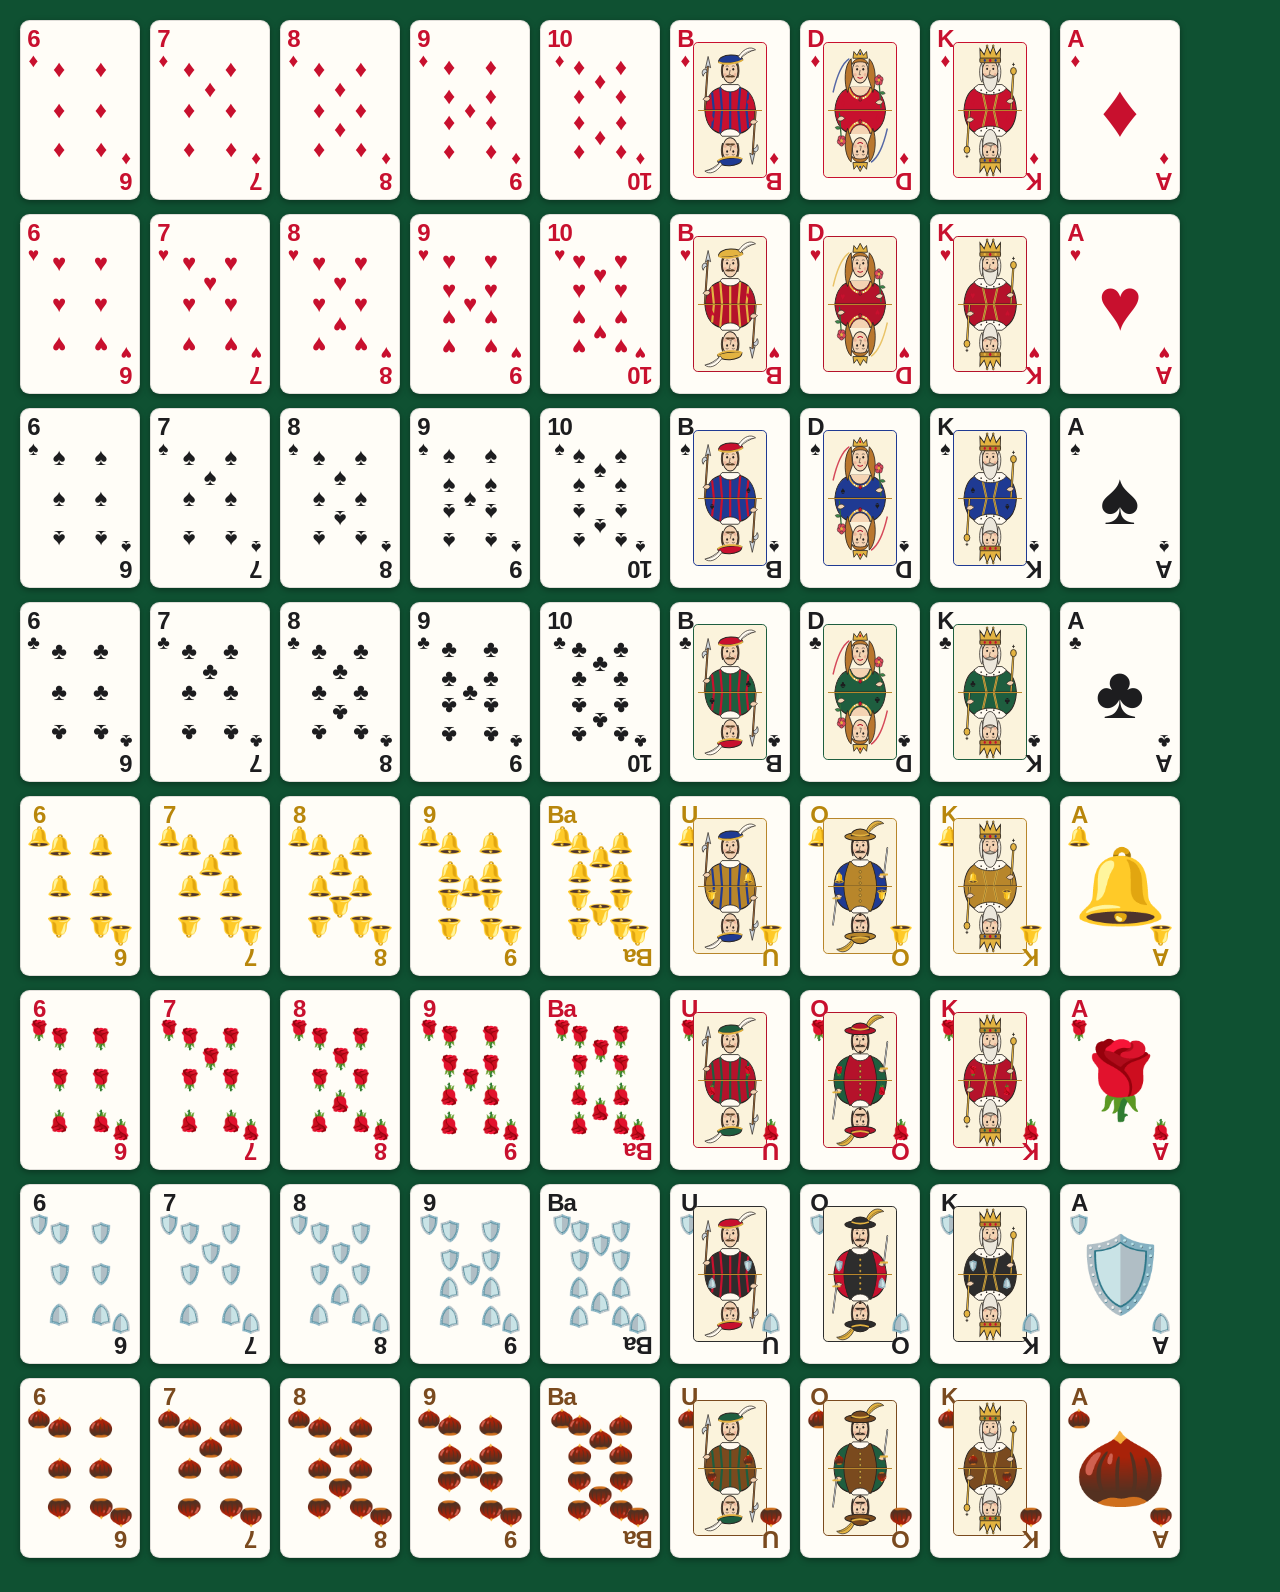
==== tests/karten.html @ 0d0e8729 "Hansis Jass 1.10: gezeichnete Bildkarten und neuer Jassteppich Figuren für König, Dame/Ober und Baue" ====
<!doctype html>
<html lang="de-CH">
<head><meta charset="utf-8"><title>Kartengalerie – Hansis Jass</title>
<link rel="stylesheet" href="../src/ui/styles.css">
<style>
  html, body { overflow: auto; height: auto; }
  body { padding: 20px; background: #0f5132; }
  .row { display: flex; gap: 10px; margin-bottom: 14px; flex-wrap: wrap; }
  .card { --cw: 120px; }
  body.big .card { --cw: 250px; }
</style></head>
<body>
<div id="fr"></div><div id="de"></div>
<script type="module">
  import { cardElement } from '../src/ui/cards-view.js';
  for (const style of ['fr', 'de']) {
    const box = document.getElementById(style);
    for (let s = 0; s < 4; s++) {
      const row = document.createElement('div');
      row.className = 'row';
      for (let r = 0; r < 9; r++) row.appendChild(cardElement(s * 9 + r, style));
      box.appendChild(row);
    }
  }
</script>
</body>
</html>
---- src/ui/styles.css ----
/* Hansis Jass – Oberfläche fürs iPad im Querformat */
:root {
  --felt: #0f5132;
  --felt-dark: #0b3d24;
  --felt-light: #1b6b44;
  --gold: #e8c46a;
  --ink: #1d1d1f;
  --paper: #fffdf7;
  --red: #c8102e;
  --black: #1d1d1f;
  --gold-suit: #b8860b;
  --brown: #7a4a1e;
  --us: #5ec2ff;
  --them: #ff9a76;
  --panel: rgba(0, 0, 0, 0.32);
  --text: #f6f3ea;
  --muted: rgba(246, 243, 234, 0.7);
  --cw: min(9.6vw, 14.6vh);
  --ch: calc(var(--cw) * 1.5);
  --tcw: calc(var(--cw) * 0.82);
  --mcw: calc(var(--cw) * 0.42);
  --safe-l: env(safe-area-inset-left, 0px);
  --safe-r: env(safe-area-inset-right, 0px);
  --safe-t: env(safe-area-inset-top, 0px);
  --safe-b: env(safe-area-inset-bottom, 0px);
}

* { box-sizing: border-box; }
html, body {
  margin: 0; height: 100%; overflow: hidden;
  background: var(--felt-dark);
  color: var(--text);
  font-family: -apple-system, BlinkMacSystemFont, "SF Pro Rounded", "Helvetica Neue", Arial, sans-serif;
  -webkit-user-select: none; user-select: none;
  -webkit-touch-callout: none;
  -webkit-tap-highlight-color: transparent;
  touch-action: manipulation;
}

/* ---------- Jassteppich ---------- */
:root[data-felt="blau"] { --felt: #14406b; --felt-dark: #0b2744; --felt-light: #22609a; }
:root[data-felt="rot"] { --felt: #6e1423; --felt-dark: #430b15; --felt-light: #932236; }
:root[data-felt="schwarz"] { --felt: #2b2f33; --felt-dark: #16191c; --felt-light: #40464c; }
html, body { background: var(--felt-dark); }

#table {
  position: fixed; inset: 0;
  background:
    url("data:image/svg+xml,%3Csvg xmlns='http://www.w3.org/2000/svg' width='220' height='220'%3E%3Cfilter id='n'%3E%3CfeTurbulence type='fractalNoise' baseFrequency='.9' numOctaves='3' stitchTiles='stitch'/%3E%3CfeColorMatrix values='0 0 0 0 1 0 0 0 0 1 0 0 0 0 1 0 0 0 .55 0'/%3E%3C/filter%3E%3Crect width='100%25' height='100%25' filter='url(%23n)' opacity='.5'/%3E%3C/svg%3E"),
    radial-gradient(ellipse at 50% 42%, var(--felt-light) 0%, var(--felt) 48%, var(--felt-dark) 100%);
  background-blend-mode: soft-light, normal;
  overflow: hidden;
  /* gepolsterter Lederrand mit Goldkante */
  box-shadow:
    inset 0 0 0 9px #2a1a10,
    inset 0 0 0 10px #6b4a2b,
    inset 0 0 0 12px #c9a25a,
    inset 0 0 60px 26px rgba(0, 0, 0, 0.45);
}
/* Ziernaht */
#table::before {
  content: ''; position: absolute; inset: 20px; pointer-events: none;
  border: 2px dashed rgba(232, 196, 106, 0.32); border-radius: 30px;
}
#emblem {
  position: absolute; left: 50%; top: 45%;
  width: min(54vh, 42vw); height: min(54vh, 42vw);
  transform: translate(-50%, -50%);
  color: var(--gold); opacity: 0.2; pointer-events: none;
}

/* ---------- Kopfzeile ---------- */
#topbar {
  position: absolute; left: 0; right: 0; top: 0;
  padding: calc(18px + var(--safe-t)) calc(26px + var(--safe-r)) 8px calc(26px + var(--safe-l));
  display: flex; align-items: center; gap: 16px;
  z-index: 20;
}
#scores { display: flex; align-items: center; gap: 12px; background: var(--panel); border-radius: 14px; padding: 6px 12px; }
.team { min-width: 110px; }
.trow { display: flex; justify-content: space-between; gap: 10px; align-items: baseline; }
.tname { font-size: 14px; color: var(--muted); }
.tpts { font-size: 24px; font-weight: 700; font-variant-numeric: tabular-nums; }
.team[data-team="0"] .tpts { color: var(--us); }
.team[data-team="1"] .tpts { color: var(--them); }
.bar { height: 5px; background: rgba(255, 255, 255, 0.15); border-radius: 3px; overflow: hidden; margin-top: 3px; }
.bar i { display: block; height: 100%; width: 0; transition: width 0.6s ease; }
#bar0 { background: var(--us); }
#bar1 { background: var(--them); }
#target { font-size: 12px; color: var(--muted); line-height: 1.2; text-align: center; }
#modeinfo {
  flex: 1; display: flex; justify-content: center; align-items: center; gap: 10px;
  font-size: 18px; min-height: 44px;
}
#modeinfo .mode-chip {
  display: inline-flex; align-items: center; gap: 8px;
  background: var(--paper); color: var(--ink);
  padding: 6px 14px; border-radius: 22px; font-weight: 700;
  box-shadow: 0 2px 8px rgba(0, 0, 0, 0.3);
}
#modeinfo .mode-chip .sym { font-size: 24px; line-height: 1; }
#modeinfo .mult { background: var(--gold); color: var(--ink); border-radius: 10px; padding: 1px 7px; font-size: 14px; }
#modeinfo .who { color: var(--muted); font-size: 14px; }
#buttons { display: flex; gap: 8px; }

.btn {
  font: inherit; font-size: 17px; font-weight: 600;
  min-height: 44px; min-width: 44px; padding: 0 18px;
  border-radius: 12px; border: none; cursor: pointer;
  background: var(--gold); color: var(--ink);
  box-shadow: 0 2px 6px rgba(0, 0, 0, 0.3);
}
.btn:active { transform: scale(0.96); }
.btn:disabled { opacity: 0.4; }
.btn.ghost { background: var(--panel); color: var(--text); box-shadow: none; }
.btn.icon { font-size: 22px; padding: 0 12px; }
.btn.secondary { background: rgba(255, 255, 255, 0.9); }

/* ---------- Mitspieler ---------- */
.seat { position: absolute; display: flex; flex-direction: column; align-items: center; gap: 6px; z-index: 5; }
#seat2 { top: calc(72px + var(--safe-t)); left: 50%; transform: translateX(-50%); }
#seat3 { left: calc(30px + var(--safe-l)); top: 50%; transform: translateY(-62%); }
#seat1 { right: calc(30px + var(--safe-r)); top: 50%; transform: translateY(-62%); }
.plabel {
  display: inline-flex; align-items: center; gap: 6px;
  background: var(--panel); padding: 5px 12px; border-radius: 16px;
  font-size: 16px; font-weight: 600; white-space: nowrap;
}
.plabel.active { outline: 2px solid var(--gold); background: rgba(232, 196, 106, 0.25); }
.plabel .badge { font-size: 12px; background: var(--gold); color: var(--ink); border-radius: 8px; padding: 1px 6px; }
.plabel.team0 .dot { background: var(--us); }
.plabel.team1 .dot { background: var(--them); }
.plabel .dot { width: 9px; height: 9px; border-radius: 50%; display: inline-block; }
.backs { display: flex; }
.backs .card { width: var(--mcw); height: calc(var(--mcw) * 1.5); margin-left: calc(var(--mcw) * -0.62); border-radius: 5px; }
.backs .card:first-child { margin-left: 0; }
.seat.side .backs { flex-direction: column; }
.seat.side .backs .card { margin-left: 0; margin-top: calc(var(--mcw) * -1.15); }
.seat.side .backs .card:first-child { margin-top: 0; }

.bubble {
  position: absolute; z-index: 30;
  background: var(--paper); color: var(--ink);
  padding: 8px 14px; border-radius: 16px; font-size: 17px; font-weight: 700;
  box-shadow: 0 4px 14px rgba(0, 0, 0, 0.35);
  white-space: nowrap; pointer-events: none;
  animation: pop 0.25s ease-out;
}
.bubble small { display: block; font-weight: 500; font-size: 13px; color: #555; }
.bubble .mini { display: flex; gap: 3px; margin-top: 5px; }
.bubble .mini .card { width: 34px; height: 51px; border-radius: 4px; box-shadow: none; border: 1px solid #ccc; }
.bubble .mini .card .corner .rk { font-size: 13px; }
.bubble .mini .card .corner .st { font-size: 10px; }
.bubble .mini .card .pips, .bubble .mini .card .court, .bubble .mini .card .ace, .bubble .mini .card .corner.br { display: none; }
.bubble.thinking { font-size: 22px; padding: 2px 14px; letter-spacing: 2px; }
@keyframes pop { from { transform: scale(0.7); opacity: 0; } to { transform: scale(1); opacity: 1; } }

/* ---------- Stich ---------- */
#trick { position: absolute; left: 50%; top: 45%; width: 0; height: 0; z-index: 8; }
.slot { position: absolute; width: var(--tcw); height: calc(var(--tcw) * 1.5); }
.slot[data-seat="0"] { left: calc(var(--tcw) * -0.5); top: calc(var(--tcw) * 0.02); }
.slot[data-seat="2"] { left: calc(var(--tcw) * -0.5); top: calc(var(--tcw) * -1.52); }
.slot[data-seat="1"] { left: calc(var(--tcw) * 0.62); top: calc(var(--tcw) * -0.82); }
.slot[data-seat="3"] { left: calc(var(--tcw) * -1.62); top: calc(var(--tcw) * -0.68); }
.slot .card { width: 100%; height: 100%; }
#roundpts {
  position: absolute; left: 50%; transform: translateX(-50%);
  top: calc(45% + var(--tcw) * 1.58);
  font-size: 14px; color: var(--muted); z-index: 6; text-align: center;
}

/* ---------- Karten ---------- */
.card {
  position: relative; width: var(--cw); height: calc(var(--cw) * 1.5);
  border-radius: calc(var(--cw) * 0.08);
  background: var(--paper);
  box-shadow: 0 2px 6px rgba(0, 0, 0, 0.35), inset 0 0 0 1px rgba(0, 0, 0, 0.12);
  color: var(--black);
  flex-shrink: 0;
}
.card.red { color: var(--red); }
.card.black { color: var(--black); }
.card.gold { color: var(--gold-suit); }
.card.brown { color: var(--brown); }
.card .corner {
  position: absolute; display: flex; flex-direction: column; align-items: center; line-height: 1;
  font-weight: 700;
}
.card .corner.tl { left: 6%; top: 4%; }
.card .corner.br { right: 6%; bottom: 4%; transform: rotate(180deg); }
.card .corner .rk { font-size: calc(var(--cw) * 0.2); letter-spacing: -0.04em; }
.card .corner .st { font-size: calc(var(--cw) * 0.16); }
.slot .card .corner .rk { font-size: calc(var(--tcw) * 0.2); }
.slot .card .corner .st { font-size: calc(var(--tcw) * 0.16); }
.card .pips { position: absolute; inset: 14% 12%; }
.card .pips span {
  position: absolute; transform: translate(-50%, -50%);
  font-size: calc(var(--cw) * 0.2); line-height: 1;
}
.slot .card .pips span { font-size: calc(var(--tcw) * 0.2); }
.card .pips span.flip { transform: translate(-50%, -50%) rotate(180deg); }
.card .ace { position: absolute; inset: 0; display: flex; align-items: center; justify-content: center; font-size: calc(var(--cw) * 0.62); }
.slot .card .ace { font-size: calc(var(--tcw) * 0.62); }
.card .court {
  position: absolute; inset: 12% 19%;
  border: 1.5px solid var(--frame); border-radius: calc(var(--cw) * 0.04);
  background: #fbf3dc; overflow: hidden;
  display: flex; align-items: center;
}
.card .court::after { content: ''; position: absolute; left: 6%; right: 6%; top: 50%; border-top: 1px solid #b8862b; }
.card .court .figure { width: 100%; height: 100%; display: block; }
.card.de .pips span { font-size: calc(var(--cw) * 0.17); }
.card.back {
  background:
    repeating-linear-gradient(45deg, rgba(255, 255, 255, 0.13) 0 4px, transparent 4px 9px),
    repeating-linear-gradient(-45deg, rgba(255, 255, 255, 0.13) 0 4px, transparent 4px 9px),
    #8b1e2d;
  box-shadow: 0 1px 4px rgba(0, 0, 0, 0.4), inset 0 0 0 3px #fffdf7;
}

/* ---------- eigene Hand ---------- */
#me {
  position: absolute; left: 0; right: 0; bottom: 0;
  padding-bottom: calc(22px + var(--safe-b));
  display: flex; flex-direction: column; align-items: center; gap: 8px; z-index: 10;
}
#hand { display: flex; justify-content: center; align-items: flex-end; height: calc(var(--ch) + 18px); }
#hand .card { margin-left: var(--overlap, calc(var(--cw) * -0.22)); transition: transform 0.15s ease, opacity 0.2s; }
#hand .card:first-child { margin-left: 0; }
#hand.my-turn .card.legal { transform: translateY(-14px); cursor: pointer; }
#hand.my-turn .card.illegal { opacity: 0.6; filter: brightness(0.82) grayscale(0.3); }
#hand .card.pressed { transform: translateY(-24px) scale(1.03) !important; }
#hand .card.hint { box-shadow: 0 0 0 4px var(--gold), 0 0 22px 6px rgba(232, 196, 106, 0.9); }
.btn.tip { position: absolute; right: calc(32px + var(--safe-r)); bottom: calc(30px + var(--safe-b)); }
#tipbox {
  position: absolute; right: calc(32px + var(--safe-r)); bottom: calc(88px + var(--safe-b));
  background: var(--paper); color: var(--ink); padding: 10px 14px; border-radius: 12px;
  font-weight: 600; font-size: 16px; z-index: 25; max-width: 260px;
  box-shadow: 0 4px 14px rgba(0, 0, 0, 0.35);
}

/* ---------- Ansage ---------- */
#chooser {
  position: absolute; left: 50%; top: 47%; transform: translate(-50%, -50%);
  background: rgba(10, 30, 20, 0.92); border: 1px solid rgba(232, 196, 106, 0.5);
  border-radius: 20px; padding: 18px 20px; z-index: 40;
  box-shadow: 0 10px 40px rgba(0, 0, 0, 0.5);
  text-align: center;
}
#chooser h2 { margin: 0 0 12px; font-size: 20px; }
#chooser .grid { display: grid; grid-template-columns: repeat(3, minmax(130px, 1fr)); gap: 10px; }
#chooser .opt {
  font: inherit; min-height: 64px; border: none; border-radius: 14px; cursor: pointer;
  background: var(--paper); color: var(--ink); font-size: 18px; font-weight: 700;
  display: flex; align-items: center; justify-content: center; gap: 8px;
}
#chooser .opt .sym { font-size: 30px; }
#chooser .opt.red .sym { color: var(--red); }
#chooser .opt.gold .sym { color: var(--gold-suit); }
#chooser .opt.brown .sym { color: var(--brown); }
#chooser .opt .x { font-size: 13px; background: var(--gold); border-radius: 8px; padding: 1px 6px; }
#chooser .opt:active { transform: scale(0.97); }
#chooser .opt.hint, #chooser .push.hint { box-shadow: 0 0 0 4px var(--gold), 0 0 18px 4px rgba(232, 196, 106, 0.8); }
#chooser .row { display: flex; gap: 10px; justify-content: center; margin-top: 12px; }
#chooser .push { background: var(--gold); }
#chooser .note { margin-top: 10px; color: var(--muted); font-size: 14px; min-height: 18px; }

/* ---------- Banner und Overlays ---------- */
#banner {
  position: absolute; left: 50%; top: 30%; transform: translateX(-50%);
  background: var(--paper); color: var(--ink); z-index: 35;
  padding: 12px 22px; border-radius: 16px; font-size: 20px; font-weight: 700;
  box-shadow: 0 6px 24px rgba(0, 0, 0, 0.4); text-align: center;
  animation: pop 0.25s ease-out;
}
#banner small { display: block; font-size: 14px; font-weight: 500; color: #555; }
#overlay {
  position: absolute; inset: 0; z-index: 60;
  background: rgba(0, 0, 0, 0.55);
  display: flex; align-items: center; justify-content: center;
}
#overlay[hidden], #chooser[hidden], #banner[hidden], #tipbox[hidden] { display: none; }
.panel {
  background: #fbf8f0; color: var(--ink); border-radius: 22px;
  padding: 22px 26px; min-width: 460px; max-width: min(720px, 92vw); max-height: 88vh; overflow: auto;
  box-shadow: 0 16px 50px rgba(0, 0, 0, 0.5);
  -webkit-user-select: text; user-select: text;
}
.panel h2 { margin: 0 0 14px; font-size: 26px; }
.panel h3 { margin: 18px 0 8px; font-size: 18px; }
.panel table { width: 100%; border-collapse: collapse; font-size: 18px; }
.panel td, .panel th { padding: 7px 8px; border-bottom: 1px solid #e3ddcc; text-align: right; }
.panel td:first-child, .panel th:first-child { text-align: left; }
.panel th { font-size: 15px; color: #666; font-weight: 600; }
.panel tr.total td { font-weight: 800; font-size: 20px; border-bottom: none; }
.panel .us { color: #0a75b8; }
.panel .them { color: #c4502a; }
.panel .actions { display: flex; gap: 10px; justify-content: flex-end; margin-top: 18px; flex-wrap: wrap; }
.panel .muted { color: #777; font-size: 14px; }
.panel .big-result { font-size: 40px; font-weight: 800; text-align: center; margin: 6px 0 14px; }
.panel .menu-list { display: flex; flex-direction: column; gap: 10px; }
.panel .menu-list .btn { width: 100%; text-align: left; }
.setting { display: flex; justify-content: space-between; align-items: center; gap: 12px; padding: 8px 0; border-bottom: 1px solid #e3ddcc; font-size: 17px; }
.setting .seg { display: flex; background: #ece6d6; border-radius: 12px; padding: 3px; flex-wrap: wrap; }
.setting .seg button {
  font: inherit; font-size: 15px; border: none; background: none; min-height: 40px; padding: 0 12px; border-radius: 10px; cursor: pointer; color: var(--ink);
}
.setting .seg button.on { background: #fff; box-shadow: 0 1px 4px rgba(0, 0, 0, 0.2); font-weight: 700; }
.setting .hint { display: block; font-size: 13px; color: #777; }
.lasttrick { display: flex; gap: 10px; justify-content: center; margin: 10px 0; }
.lasttrick .card { --cw: 86px; }
.lasttrick figure { margin: 0; text-align: center; font-size: 13px; color: #555; }
.lasttrick figure.win .card { box-shadow: 0 0 0 3px var(--gold), 0 2px 6px rgba(0, 0, 0, 0.35); }
.rules { font-size: 16px; line-height: 1.45; }
.rules p, .rules ul { margin: 6px 0; }

/* ---------- Hochformat ---------- */
#rotate { display: none; }
@media (orientation: portrait) {
  #rotate {
    display: flex; position: fixed; inset: 0; z-index: 100; background: var(--felt-dark);
    align-items: center; justify-content: center; text-align: center; font-size: 26px; line-height: 1.6;
  }
}
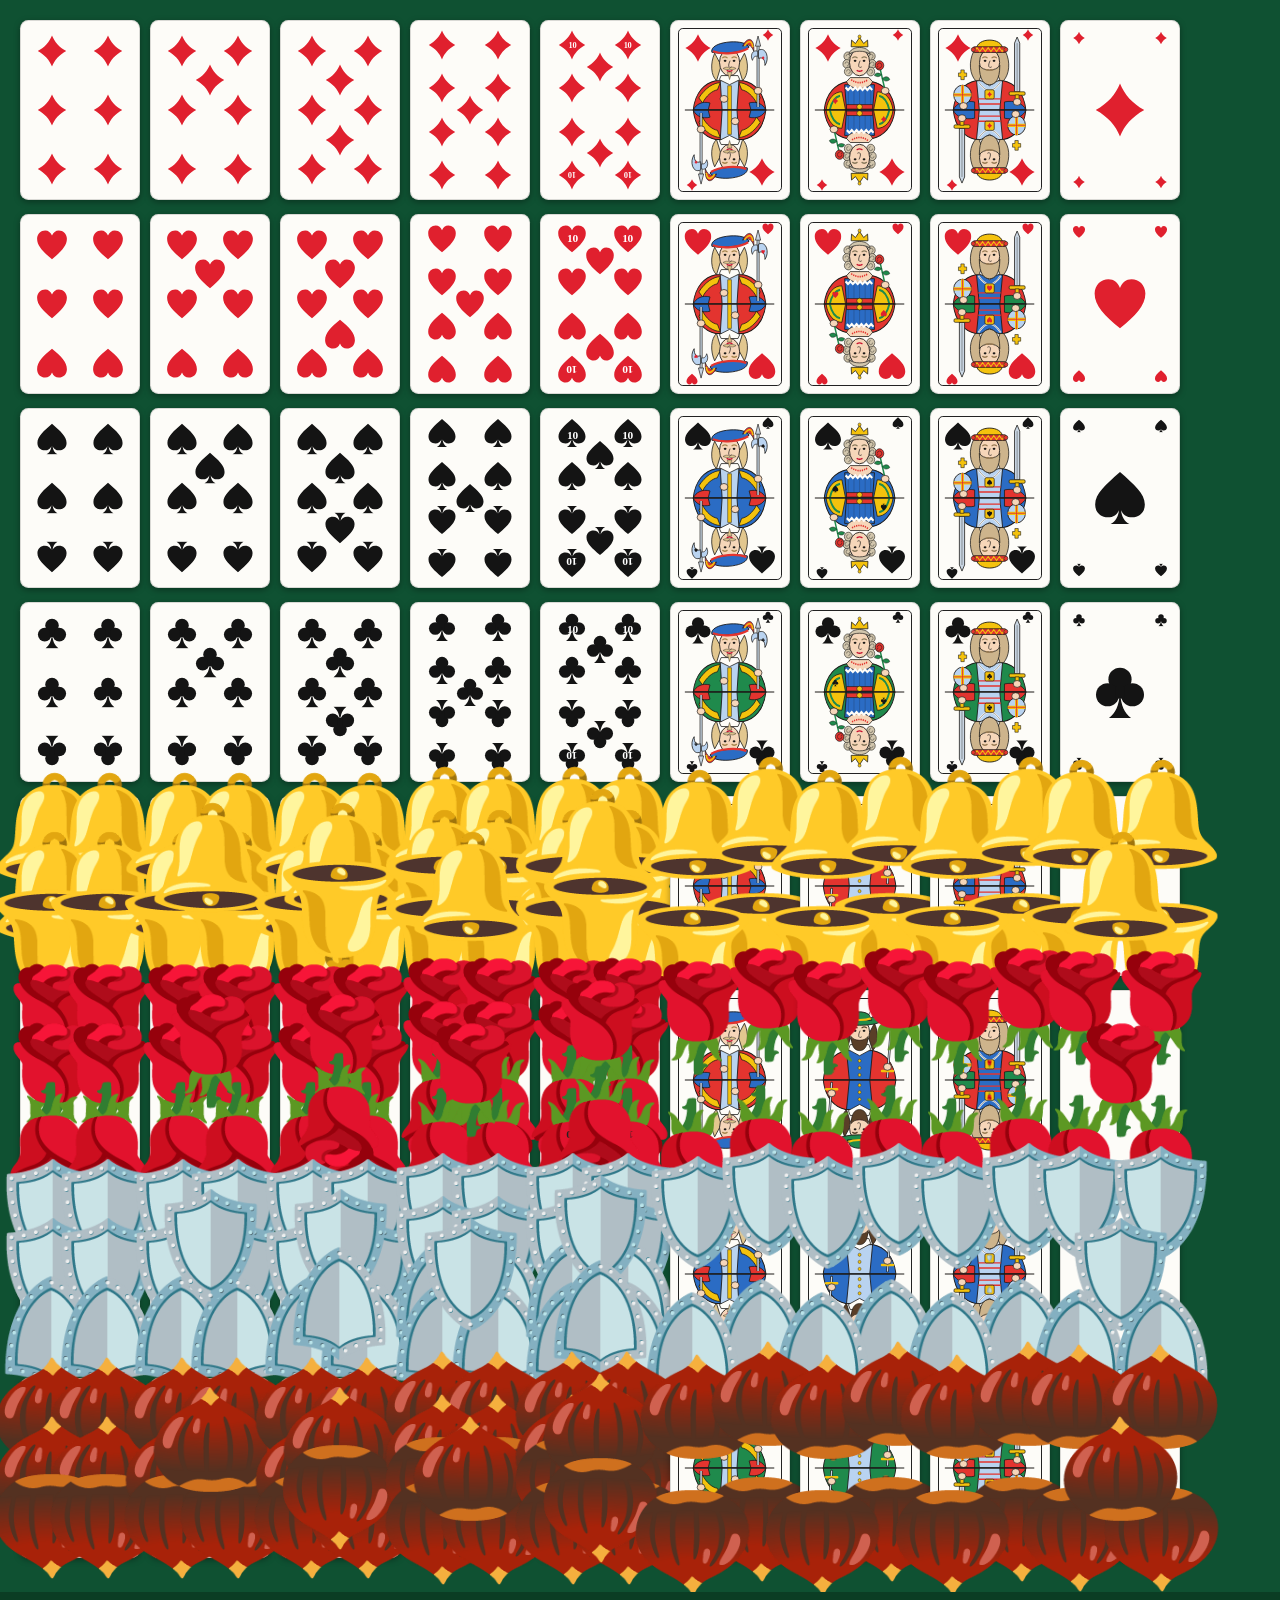
==== commit a3073cff: "Hansis Jass 1.30: eigene Portraits auf den Bildkarten Foto pro Figur wählbar, lokal gespeichert, ein" ====
--- a/tests/karten.html
+++ b/tests/karten.html
@@ -12,7 +12,8 @@
 <body>
 <div id="fr"></div><div id="de"></div>
 <script type="module">
-  import { cardElement } from '../src/ui/cards-view.js';
+  import { cardElement, setPortraits } from '../src/ui/cards-view.js';
+  try { setPortraits(JSON.parse(localStorage.getItem('hansis-jass-portraits') || 'null')); } catch { /* keine */ }
   for (const style of ['fr', 'de']) {
     const box = document.getElementById(style);
     for (let s = 0; s < 4; s++) {
--- a/src/ui/styles.css
+++ b/src/ui/styles.css
@@ -15,7 +15,7 @@
   --panel: rgba(0, 0, 0, 0.32);
   --text: #f6f3ea;
   --muted: rgba(246, 243, 234, 0.7);
-  --cw: min(9.6vw, 14.6vh);
+  --cw: min(10.4vw, 15.4vh);
   --ch: calc(var(--cw) * 1.5);
   --tcw: calc(var(--cw) * 0.82);
   --mcw: calc(var(--cw) * 0.42);
@@ -98,9 +98,15 @@
   padding: 6px 14px; border-radius: 22px; font-weight: 700;
   box-shadow: 0 2px 8px rgba(0, 0, 0, 0.3);
 }
-#modeinfo .mode-chip .sym { font-size: 24px; line-height: 1; }
+#modeinfo .mode-chip .sym { font-size: 26px; line-height: 1; display: inline-flex; }
+#modeinfo .mode-chip .kind { font-size: 13px; font-weight: 600; color: #666; text-transform: uppercase; letter-spacing: .04em; }
+#modeinfo .who b { color: var(--text); }
+.suit-icon { width: 1em; height: 1em; display: inline-block; vertical-align: -0.14em; }
+.suit-icon.emo { width: auto; }
+.arrow { font-weight: 800; }
+.plabel .badge.trumpf { background: var(--paper); display: inline-flex; align-items: center; gap: 3px; font-weight: 700; }
 #modeinfo .mult { background: var(--gold); color: var(--ink); border-radius: 10px; padding: 1px 7px; font-size: 14px; }
-#modeinfo .who { color: var(--muted); font-size: 14px; }
+#modeinfo .who { color: var(--muted); font-size: 14px; line-height: 1.25; }
 #buttons { display: flex; gap: 8px; }
 
 .btn {
@@ -148,10 +154,7 @@
 }
 .bubble small { display: block; font-weight: 500; font-size: 13px; color: #555; }
 .bubble .mini { display: flex; gap: 3px; margin-top: 5px; }
-.bubble .mini .card { width: 34px; height: 51px; border-radius: 4px; box-shadow: none; border: 1px solid #ccc; }
-.bubble .mini .card .corner .rk { font-size: 13px; }
-.bubble .mini .card .corner .st { font-size: 10px; }
-.bubble .mini .card .pips, .bubble .mini .card .court, .bubble .mini .card .ace, .bubble .mini .card .corner.br { display: none; }
+.bubble .mini .card { --cw: 40px; box-shadow: none; border: 1px solid #ccc; }
 .bubble.thinking { font-size: 22px; padding: 2px 14px; letter-spacing: 2px; }
 @keyframes pop { from { transform: scale(0.7); opacity: 0; } to { transform: scale(1); opacity: 1; } }
 
@@ -162,54 +165,41 @@
 .slot[data-seat="2"] { left: calc(var(--tcw) * -0.5); top: calc(var(--tcw) * -1.52); }
 .slot[data-seat="1"] { left: calc(var(--tcw) * 0.62); top: calc(var(--tcw) * -0.82); }
 .slot[data-seat="3"] { left: calc(var(--tcw) * -1.62); top: calc(var(--tcw) * -0.68); }
-.slot .card { width: 100%; height: 100%; }
 #roundpts {
   position: absolute; left: 50%; transform: translateX(-50%);
   top: calc(45% + var(--tcw) * 1.58);
   font-size: 14px; color: var(--muted); z-index: 6; text-align: center;
 }
 
-/* ---------- Karten ---------- */
+/* ---------- Karten (Stil Schweizer Jasskarten) ---------- */
 .card {
   position: relative; width: var(--cw); height: calc(var(--cw) * 1.5);
-  border-radius: calc(var(--cw) * 0.08);
-  background: var(--paper);
-  box-shadow: 0 2px 6px rgba(0, 0, 0, 0.35), inset 0 0 0 1px rgba(0, 0, 0, 0.12);
-  color: var(--black);
+  font-size: var(--cw); /* Pips und Rahmen in em = Anteil der Kartenbreite */
+  border-radius: 0.07em;
+  background: #fdfcf8;
+  box-shadow: 0 2px 6px rgba(0, 0, 0, 0.35), inset 0 0 0 1px rgba(0, 0, 0, 0.14);
   flex-shrink: 0;
 }
-.card.red { color: var(--red); }
-.card.black { color: var(--black); }
-.card.gold { color: var(--gold-suit); }
-.card.brown { color: var(--brown); }
-.card .corner {
-  position: absolute; display: flex; flex-direction: column; align-items: center; line-height: 1;
-  font-weight: 700;
-}
-.card .corner.tl { left: 6%; top: 4%; }
-.card .corner.br { right: 6%; bottom: 4%; transform: rotate(180deg); }
-.card .corner .rk { font-size: calc(var(--cw) * 0.2); letter-spacing: -0.04em; }
-.card .corner .st { font-size: calc(var(--cw) * 0.16); }
-.slot .card .corner .rk { font-size: calc(var(--tcw) * 0.2); }
-.slot .card .corner .st { font-size: calc(var(--tcw) * 0.16); }
-.card .pips { position: absolute; inset: 14% 12%; }
-.card .pips span {
-  position: absolute; transform: translate(-50%, -50%);
-  font-size: calc(var(--cw) * 0.2); line-height: 1;
-}
-.slot .card .pips span { font-size: calc(var(--tcw) * 0.2); }
-.card .pips span.flip { transform: translate(-50%, -50%) rotate(180deg); }
-.card .ace { position: absolute; inset: 0; display: flex; align-items: center; justify-content: center; font-size: calc(var(--cw) * 0.62); }
-.slot .card .ace { font-size: calc(var(--tcw) * 0.62); }
-.card .court {
-  position: absolute; inset: 12% 19%;
-  border: 1.5px solid var(--frame); border-radius: calc(var(--cw) * 0.04);
-  background: #fbf3dc; overflow: hidden;
-  display: flex; align-items: center;
-}
-.card .court::after { content: ''; position: absolute; left: 6%; right: 6%; top: 50%; border-top: 1px solid #b8862b; }
-.card .court .figure { width: 100%; height: 100%; display: block; }
-.card.de .pips span { font-size: calc(var(--cw) * 0.17); }
+.card .pip { position: absolute; transform: translate(-50%, -50%); display: block; }
+.card .pip.rot { transform: translate(-50%, -50%) rotate(180deg); }
+.card .pip .shape { width: 100%; height: 100%; display: block; }
+.card .pip .emo { display: flex; width: 100%; height: 100%; align-items: center; justify-content: center; font-size: 0.85em; line-height: 1; }
+.card .pip .lbl {
+  position: absolute; left: 0; right: 0; top: 30%; text-align: center;
+  color: #fff; font-size: 0.095em; font-weight: 700; line-height: 1;
+  font-family: "Rockwell", "American Typewriter", Georgia, serif; letter-spacing: -0.03em;
+}
+.card.black .pip .lbl { top: 38%; }
+.card.s0 .pip .lbl { font-size: 0.07em; top: 40%; }
+.card.de .pip .lbl { color: #222; top: auto; bottom: -0.1em; }
+.card .frame {
+  position: absolute; inset: 4.5% 7%;
+  border: max(1px, 0.008em) solid #222; border-radius: 0.04em;
+  overflow: hidden;
+}
+.card .frame .fig { position: absolute; inset: 3% 4%; }
+.card .frame .figure { width: 100%; height: 100%; display: block; }
+.slot .card { --cw: var(--tcw); width: 100%; height: 100%; }
 .card.back {
   background:
     repeating-linear-gradient(45deg, rgba(255, 255, 255, 0.13) 0 4px, transparent 4px 9px),
@@ -322,3 +312,9 @@
     align-items: center; justify-content: center; text-align: center; font-size: 26px; line-height: 1.6;
   }
 }
+
+/* ---------- Portraits in den Einstellungen ---------- */
+.portrait-row .pr { display: flex; align-items: center; gap: 10px; }
+.portrait-row .pv { width: 48px; height: 59px; border-radius: 50%; object-fit: cover; border: 1px solid #bbb; display: inline-flex; align-items: center; justify-content: center; color: #999; background: #ece6d6; }
+.btn.small { font-size: 15px; min-height: 40px; padding: 0 12px; display: inline-flex; align-items: center; }
+.btn.ghost.dark { background: #ece6d6; color: var(--ink); }
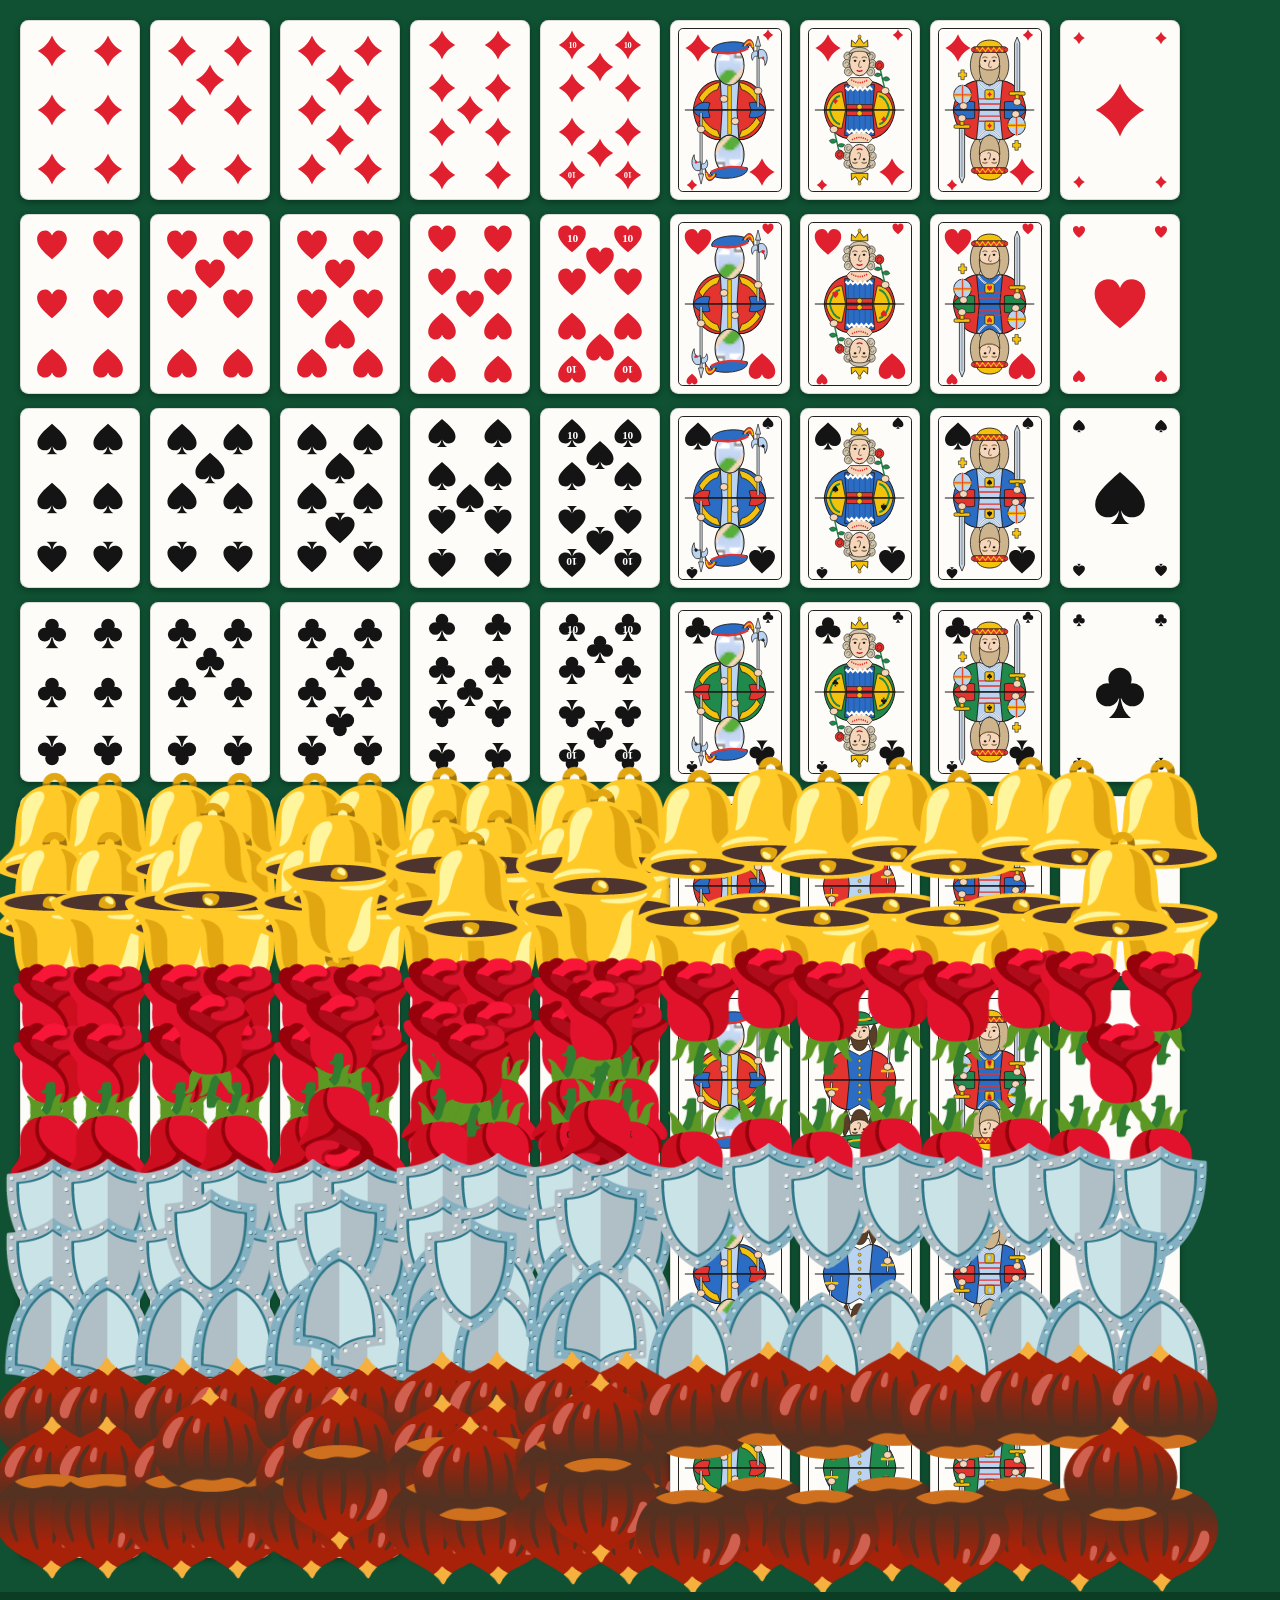
==== commit ccf4c1ab: "Hansis Jass 1.40: Hansis Portrait als Standard für den Bauer Auf ausdrücklichen Wunsch; Foto verklei" ====
--- a/tests/karten.html
+++ b/tests/karten.html
@@ -13,7 +13,7 @@
 <div id="fr"></div><div id="de"></div>
 <script type="module">
   import { cardElement, setPortraits } from '../src/ui/cards-view.js';
-  try { setPortraits(JSON.parse(localStorage.getItem('hansis-jass-portraits') || 'null')); } catch { /* keine */ }
+  try { setPortraits({ enabled: true, ...JSON.parse(localStorage.getItem('hansis-jass-portraits') || '{}') }); } catch { /* keine */ }
   for (const style of ['fr', 'de']) {
     const box = document.getElementById(style);
     for (let s = 0; s < 4; s++) {
